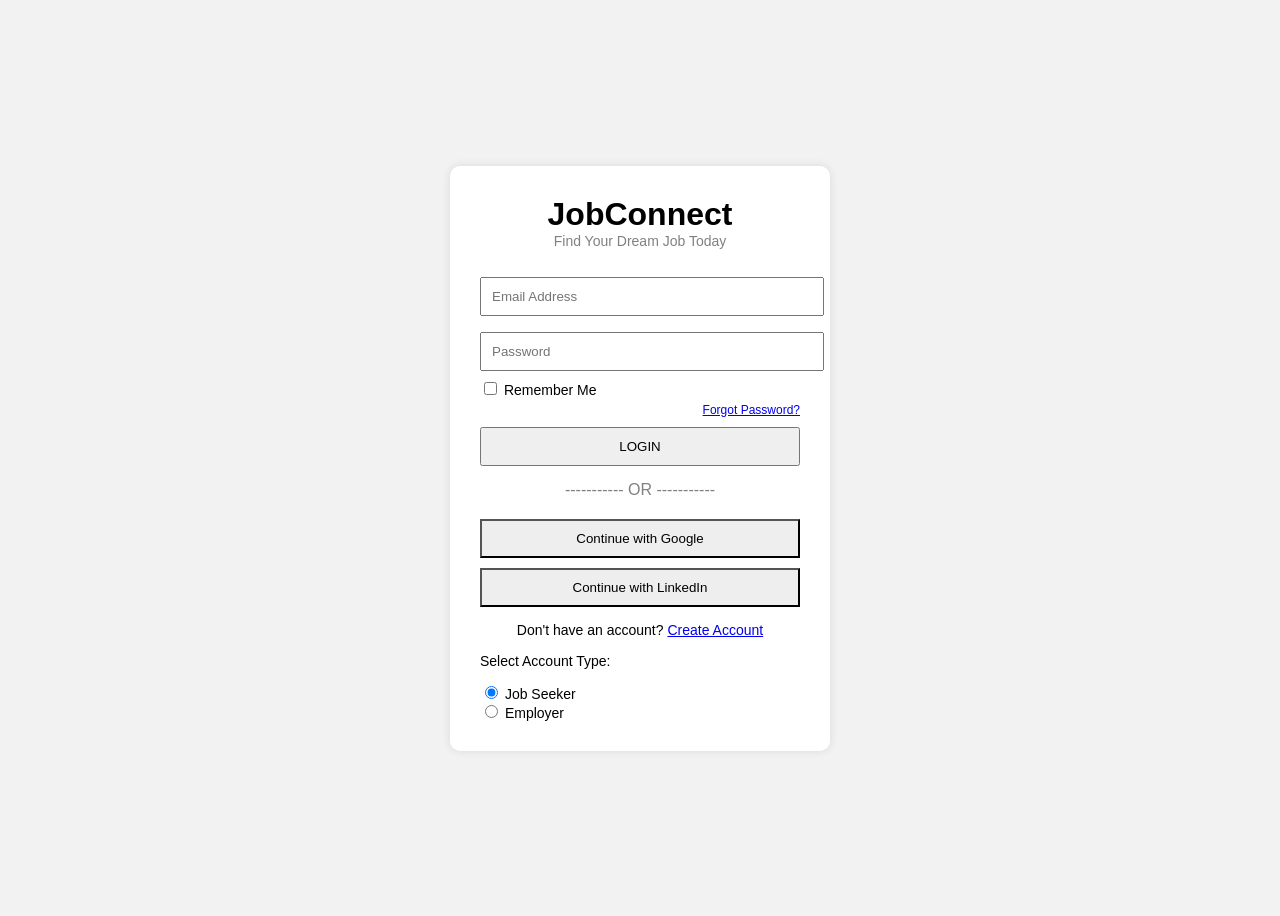
==== index.html @ 6e58d25e "initial commit" ====
<!DOCTYPE html>
<html lang="en">
<head>
    <meta charset="UTF-8">
    <title>hireConnect Login</title>
    <link rel="stylesheet" href="assets/styles.css">
    <link rel="stylesheet" href="assets/scripts.js">
</head>
<body>

<div class="container">

    <h1>JobConnect</h1>
    <div class="subtitle">Find Your Dream Job Today</div>

    <form>

        <input type="email" placeholder="Email Address"><br>

        <input type="password" placeholder="Password"><br>

        <div class="remember">
            <input type="checkbox"> Remember Me
        </div>

        <div class="forgot">
            <a href="#">Forgot Password?</a>
        </div>

        <button type="submit">LOGIN</button>

        <div class="or">----------- OR -----------</div>

        <div class="social">
            <button type="button">Continue with Google</button>
            <button type="button">Continue with LinkedIn</button>
        </div>

        <div class="link">
            Don't have an account? <a href="#">Create Account</a>
        </div>

        <div class="roles">
            <p>Select Account Type:</p>
            <label><input type="radio" name="role" checked> Job Seeker</label><br>
            <label><input type="radio" name="role"> Employer</label>
        </div>

    </form>

</div>

</body>
</html>
---- assets/styles.css ----
body {
            font-family: Arial, sans-serif;
            background: #f2f2f2;
            display: flex;
            justify-content: center;
            align-items: center;
            height: 100vh;
        }

        .container {
            background: white;
            padding: 30px;
            width: 320px;
            text-align: center;
            border-radius: 10px;
            box-shadow: 0 0 10px rgba(0,0,0,0.1);
        }

        h1 {
            margin: 0;
        }

        .subtitle {
            font-size: 14px;
            color: gray;
            margin-bottom: 20px;
        }

        input[type="email"],
        input[type="password"] {
            width: 100%;
            padding: 10px;
            margin: 8px 0;
        }

        .remember {
            text-align: left;
            font-size: 14px;
        }

        .forgot {
            text-align: right;
            font-size: 12px;
            margin-top: 5px;
        }

        button {
            width: 100%;
            padding: 10px;
            margin-top: 10px;
            cursor: pointer;
        }

        .or {
            margin: 15px 0;
            color: gray;
        }

        .social button {
            background: #eee;
            margin: 5px 0;
        }

        .link {
            margin-top: 10px;
            font-size: 14px;
        }

        .roles {
            margin-top: 15px;
            text-align: left;
            font-size: 14px;
        }
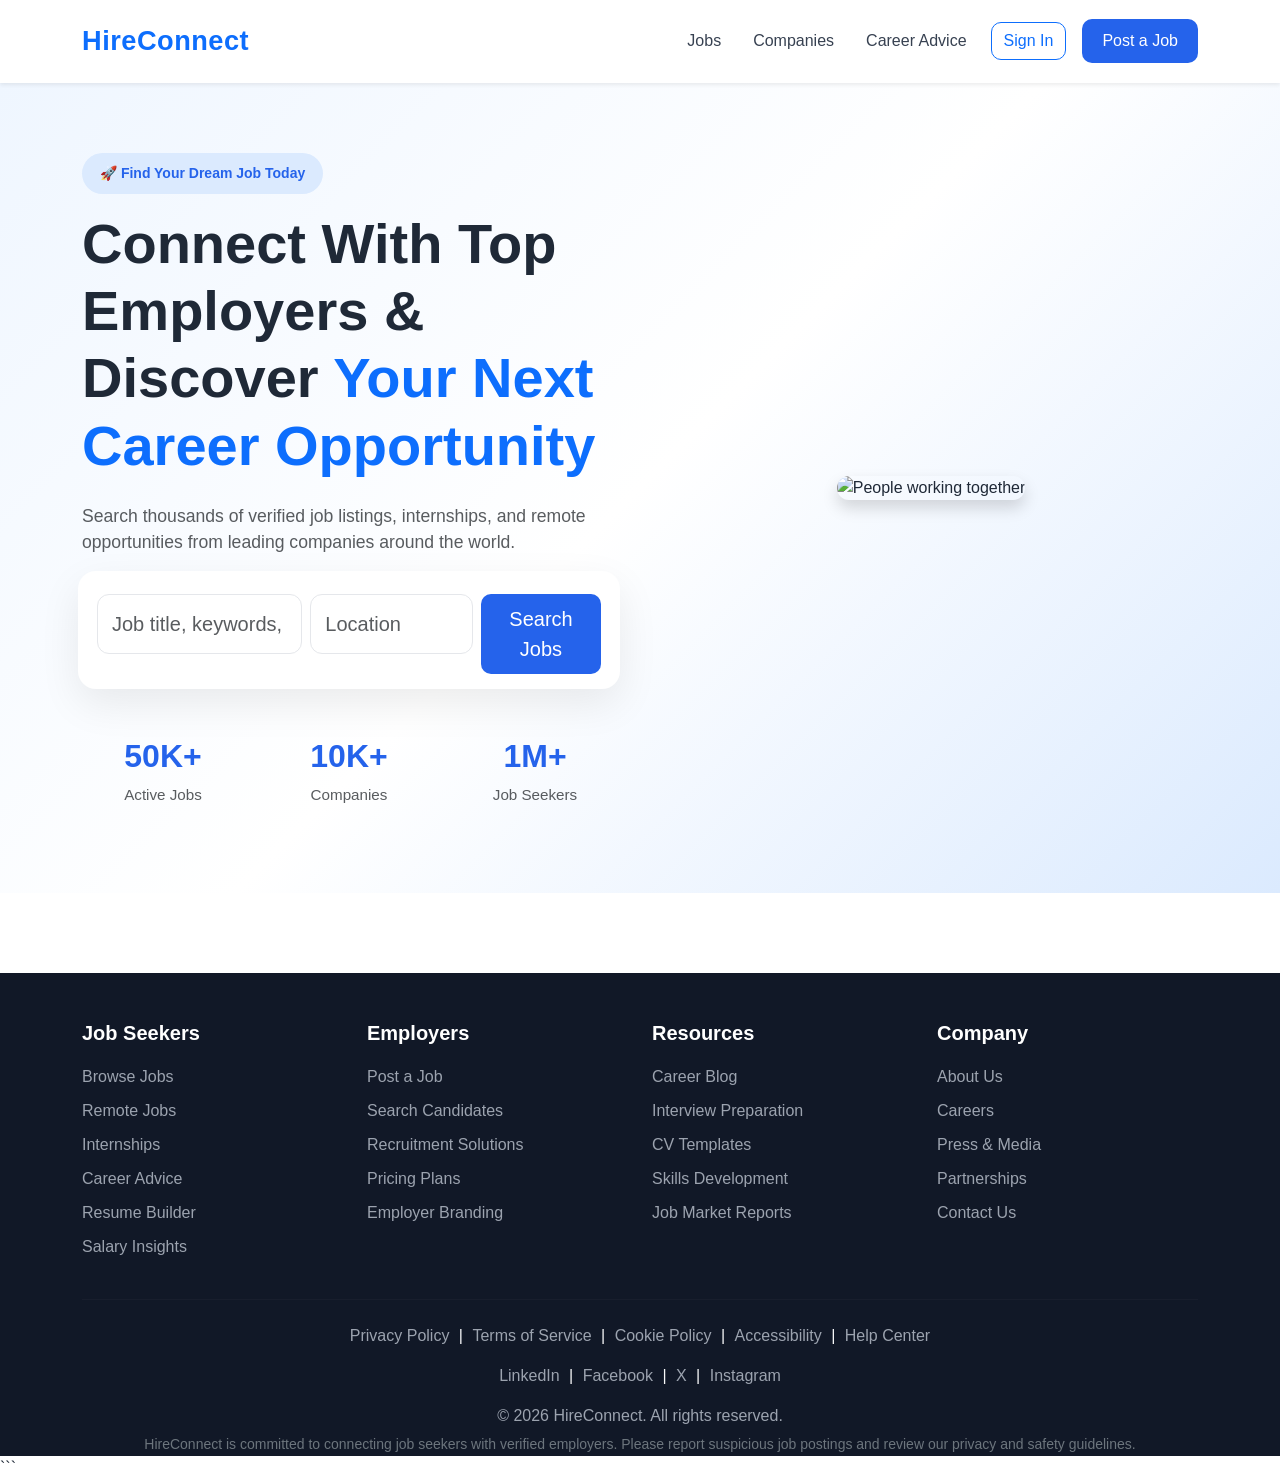
==== commit 41a3c8b4: "initial commit" ====
--- a/index.html
+++ b/index.html
@@ -2,53 +2,245 @@
 <html lang="en">
 <head>
     <meta charset="UTF-8">
-    <title>hireConnect Login</title>
+    <meta name="viewport" content="width=device-width, initial-scale=1.0">
+    <title>HireConnect - Find Your Dream Job</title>
+
+    <link href="https://cdn.jsdelivr.net/npm/bootstrap@5.3.8/dist/css/bootstrap.min.css" rel="stylesheet">
+
     <link rel="stylesheet" href="assets/styles.css">
-    <link rel="stylesheet" href="assets/scripts.js">
 </head>
 <body>
 
-<div class="container">
-
-    <h1>JobConnect</h1>
-    <div class="subtitle">Find Your Dream Job Today</div>
-
-    <form>
-
-        <input type="email" placeholder="Email Address"><br>
-
-        <input type="password" placeholder="Password"><br>
-
-        <div class="remember">
-            <input type="checkbox"> Remember Me
+    <!-- Navigation -->
+    <nav class="navbar navbar-expand-lg navbar-light bg-white shadow-sm">
+        <div class="container">
+            <a class="navbar-brand fw-bold text-primary" href="#">
+                HireConnect
+            </a>
+
+            <button class="navbar-toggler"
+                    type="button"
+                    data-bs-toggle="collapse"
+                    data-bs-target="#navbarNav">
+                <span class="navbar-toggler-icon"></span>
+            </button>
+
+            <div class="collapse navbar-collapse justify-content-end"
+                 id="navbarNav">
+
+                <ul class="navbar-nav align-items-center gap-lg-3">
+                    <li class="nav-item">
+                        <a class="nav-link" href="#">Jobs</a>
+                    </li>
+
+                    <li class="nav-item">
+                        <a class="nav-link" href="#">Companies</a>
+                    </li>
+
+                    <li class="nav-item">
+                        <a class="nav-link" href="#">Career Advice</a>
+                    </li>
+
+                    <li class="nav-item">
+                        <a class="btn btn-outline-primary" href="#">
+                            Sign In
+                        </a>
+                    </li>
+
+                    <li class="nav-item">
+                        <a class="btn btn-primary" href="#">
+                            Post a Job
+                        </a>
+                    </li>
+                </ul>
+
+            </div>
         </div>
-
-        <div class="forgot">
-            <a href="#">Forgot Password?</a>
+    </nav>
+
+    <!-- Hero Section -->
+    <section class="hero py-5">
+        <div class="container">
+
+            <div class="row align-items-center g-5">
+
+                <!-- Hero Content -->
+                <div class="col-lg-6">
+
+                    <span class="hero-badge">
+                        🚀 Find Your Dream Job Today
+                    </span>
+
+                    <h1 class="display-4 fw-bold mt-3">
+                        Connect With Top Employers &
+                        Discover
+                        <span class="text-primary">
+                            Your Next Career Opportunity
+                        </span>
+                    </h1>
+
+                    <p class="lead text-muted my-4">
+                        Search thousands of verified job listings,
+                        internships, and remote opportunities from
+                        leading companies around the world.
+                    </p>
+
+                    <!-- Search Form -->
+                    <form class="row g-2">
+
+                        <div class="col-md-5">
+                            <input
+                                type="text"
+                                class="form-control form-control-lg"
+                                placeholder="Job title, keywords, or company">
+                        </div>
+
+                        <div class="col-md-4">
+                            <input
+                                type="text"
+                                class="form-control form-control-lg"
+                                placeholder="Location">
+                        </div>
+
+                        <div class="col-md-3">
+                            <button
+                                type="submit"
+                                class="btn btn-primary btn-lg w-100">
+                                Search Jobs
+                            </button>
+                        </div>
+
+                    </form>
+
+                    <!-- Stats -->
+                    <div class="row text-center mt-5">
+
+                        <div class="col-4">
+                            <h3 class="fw-bold">50K+</h3>
+                            <p class="text-muted">Active Jobs</p>
+                        </div>
+
+                        <div class="col-4">
+                            <h3 class="fw-bold">10K+</h3>
+                            <p class="text-muted">Companies</p>
+                        </div>
+
+                        <div class="col-4">
+                            <h3 class="fw-bold">1M+</h3>
+                            <p class="text-muted">Job Seekers</p>
+                        </div>
+
+                    </div>
+
+                </div>
+
+                <!-- Hero Image -->
+                <div class="col-lg-6 text-center">
+
+                    <img
+                        src="https://images.unsplash.com/photo-1522202176988-66273c2fd55f?w=1200&q=80"
+                        alt="People working together"
+                        class="img-fluid rounded-4 shadow">
+
+                </div>
+
+            </div>
+
         </div>
-
-        <button type="submit">LOGIN</button>
-
-        <div class="or">----------- OR -----------</div>
-
-        <div class="social">
-            <button type="button">Continue with Google</button>
-            <button type="button">Continue with LinkedIn</button>
+    </section>
+
+    <!-- Footer -->
+    <footer class="footer bg-dark text-light pt-5">
+
+        <div class="container">
+
+            <div class="row gy-4">
+
+                <div class="col-md-3">
+                    <h5>Job Seekers</h5>
+                    <ul class="list-unstyled">
+                        <li><a href="/jobs">Browse Jobs</a></li>
+                        <li><a href="/remote-jobs">Remote Jobs</a></li>
+                        <li><a href="/internships">Internships</a></li>
+                        <li><a href="/career-advice">Career Advice</a></li>
+                        <li><a href="/resume-builder">Resume Builder</a></li>
+                        <li><a href="/salary-insights">Salary Insights</a></li>
+                    </ul>
+                </div>
+
+                <div class="col-md-3">
+                    <h5>Employers</h5>
+                    <ul class="list-unstyled">
+                        <li><a href="/post-job">Post a Job</a></li>
+                        <li><a href="/candidates">Search Candidates</a></li>
+                        <li><a href="/recruitment-solutions">Recruitment Solutions</a></li>
+                        <li><a href="/pricing">Pricing Plans</a></li>
+                        <li><a href="/employer-branding">Employer Branding</a></li>
+                    </ul>
+                </div>
+
+                <div class="col-md-3">
+                    <h5>Resources</h5>
+                    <ul class="list-unstyled">
+                        <li><a href="/blog">Career Blog</a></li>
+                        <li><a href="/interview-prep">Interview Preparation</a></li>
+                        <li><a href="/cv-templates">CV Templates</a></li>
+                        <li><a href="/skills">Skills Development</a></li>
+                        <li><a href="/reports">Job Market Reports</a></li>
+                    </ul>
+                </div>
+
+                <div class="col-md-3">
+                    <h5>Company</h5>
+                    <ul class="list-unstyled">
+                        <li><a href="/about">About Us</a></li>
+                        <li><a href="/careers">Careers</a></li>
+                        <li><a href="/press">Press & Media</a></li>
+                        <li><a href="/partners">Partnerships</a></li>
+                        <li><a href="/contact">Contact Us</a></li>
+                    </ul>
+                </div>
+
+            </div>
+
+            <hr class="my-4">
+
+            <div class="text-center">
+
+                <div class="mb-3">
+                    <a href="/privacy-policy">Privacy Policy</a> |
+                    <a href="/terms">Terms of Service</a> |
+                    <a href="/cookies">Cookie Policy</a> |
+                    <a href="/accessibility">Accessibility</a> |
+                    <a href="/help">Help Center</a>
+                </div>
+
+                <div class="mb-3">
+                    <a href="#">LinkedIn</a> |
+                    <a href="#">Facebook</a> |
+                    <a href="#">X</a> |
+                    <a href="#">Instagram</a>
+                </div>
+
+                <p class="mb-1">
+                    © 2026 HireConnect. All rights reserved.
+                </p>
+
+                <small class="text-secondary">
+                    HireConnect is committed to connecting job seekers with verified employers.
+                    Please report suspicious job postings and review our privacy and safety guidelines.
+                </small>
+
+            </div>
+
         </div>
 
-        <div class="link">
-            Don't have an account? <a href="#">Create Account</a>
-        </div>
-
-        <div class="roles">
-            <p>Select Account Type:</p>
-            <label><input type="radio" name="role" checked> Job Seeker</label><br>
-            <label><input type="radio" name="role"> Employer</label>
-        </div>
-
-    </form>
-
-</div>
+    </footer>
+
+    <script src="https://cdn.jsdelivr.net/npm/bootstrap@5.3.8/dist/js/bootstrap.bundle.min.js"></script>
+
+    <script src="assets/scripts.js"></script>
 
 </body>
-</html>+</html>
+```
--- a/assets/styles.css
+++ b/assets/styles.css
@@ -1,73 +1,286 @@
- body {
-            font-family: Arial, sans-serif;
-            background: #f2f2f2;
-            display: flex;
-            justify-content: center;
-            align-items: center;
-            height: 100vh;
-        }
-
-        .container {
-            background: white;
-            padding: 30px;
-            width: 320px;
-            text-align: center;
-            border-radius: 10px;
-            box-shadow: 0 0 10px rgba(0,0,0,0.1);
-        }
-
-        h1 {
-            margin: 0;
-        }
-
-        .subtitle {
-            font-size: 14px;
-            color: gray;
-            margin-bottom: 20px;
-        }
-
-        input[type="email"],
-        input[type="password"] {
-            width: 100%;
-            padding: 10px;
-            margin: 8px 0;
-        }
-
-        .remember {
-            text-align: left;
-            font-size: 14px;
-        }
-
-        .forgot {
-            text-align: right;
-            font-size: 12px;
-            margin-top: 5px;
-        }
-
-        button {
-            width: 100%;
-            padding: 10px;
-            margin-top: 10px;
-            cursor: pointer;
-        }
-
-        .or {
-            margin: 15px 0;
-            color: gray;
-        }
-
-        .social button {
-            background: #eee;
-            margin: 5px 0;
-        }
-
-        .link {
-            margin-top: 10px;
-            font-size: 14px;
-        }
-
-        .roles {
-            margin-top: 15px;
-            text-align: left;
-            font-size: 14px;
-        }+/* =========================
+GLOBAL STYLES
+========================= */
+
+* {
+    margin: 0;
+    padding: 0;
+    box-sizing: border-box;
+}
+
+body {
+    font-family: "Segoe UI", sans-serif;
+    color: #1f2937;
+    background-color: #ffffff;
+    overflow-x: hidden;
+}
+
+a {
+    text-decoration: none;
+    transition: all 0.3s ease;
+}
+
+ul {
+    padding-left: 0;
+}
+
+/* =========================
+NAVBAR
+========================= */
+
+.navbar {
+    padding: 1rem 0;
+    background: #fff !important;
+}
+
+.navbar-brand {
+    font-size: 1.7rem;
+    letter-spacing: 0.5px;
+}
+
+.nav-link {
+    color: #374151 !important;
+    font-weight: 500;
+}
+
+.nav-link:hover {
+    color: #2563eb !important;
+}
+
+.btn-primary {
+    background: #2563eb;
+    border: none;
+    padding: 10px 20px;
+    border-radius: 10px;
+}
+
+.btn-primary:hover {
+    background: #1d4ed8;
+}
+
+.btn-outline-primary {
+    border-radius: 10px;
+}
+
+/* =========================
+HERO SECTION
+========================= */
+
+.hero {
+    min-height: 90vh;
+    display: flex;
+    align-items: center;
+    background: linear-gradient(
+        135deg,
+        #eff6ff 0%,
+        #ffffff 50%,
+        #dbeafe 100%
+    );
+}
+
+.hero-badge {
+    display: inline-block;
+    padding: 10px 18px;
+    background: #dbeafe;
+    color: #2563eb;
+    border-radius: 30px;
+    font-weight: 600;
+    font-size: 14px;
+}
+
+.hero h1 {
+    font-size: 3.5rem;
+    line-height: 1.2;
+}
+
+.hero p {
+    font-size: 1.1rem;
+}
+
+.hero img {
+    max-height: 550px;
+    object-fit: cover;
+    border-radius: 24px;
+    transition: transform 0.4s ease;
+}
+
+.hero img:hover {
+    transform: scale(1.03);
+}
+
+/* =========================
+SEARCH FORM
+========================= */
+
+form.row {
+    background: #fff;
+    padding: 15px;
+    border-radius: 18px;
+    box-shadow: 0 15px 40px rgba(0,0,0,0.08);
+}
+
+.form-control {
+    border: 1px solid #e5e7eb;
+    border-radius: 12px;
+    padding: 14px;
+}
+
+.form-control:focus {
+    box-shadow: none;
+    border-color: #2563eb;
+}
+
+/* =========================
+STATS
+========================= */
+
+.hero .row.text-center {
+    margin-top: 50px;
+}
+
+.hero .row.text-center h3 {
+    color: #2563eb;
+    font-size: 2rem;
+}
+
+.hero .row.text-center p {
+    font-size: 0.95rem;
+}
+
+/* =========================
+FOOTER
+========================= */
+
+.footer {
+    background: #111827 !important;
+    margin-top: 80px;
+}
+
+.footer h5 {
+    color: #fff;
+    margin-bottom: 20px;
+    font-weight: 600;
+}
+
+.footer ul li {
+    margin-bottom: 10px;
+}
+
+.footer ul li a {
+    color: #9ca3af;
+}
+
+.footer ul li a:hover {
+    color: #60a5fa;
+    padding-left: 5px;
+}
+
+.footer hr {
+    border-color: rgba(255,255,255,0.1);
+}
+
+.footer .text-center a {
+    color: #9ca3af;
+    margin: 0 5px;
+}
+
+.footer .text-center a:hover {
+    color: #60a5fa;
+}
+
+.footer p,
+.footer small {
+    color: #9ca3af;
+}
+
+/* =========================
+ANIMATIONS
+========================= */
+
+.hero-content {
+    animation: slideInLeft 0.8s ease;
+}
+
+.hero img {
+    animation: slideInRight 0.8s ease;
+}
+
+@keyframes slideInLeft {
+    from {
+        opacity: 0;
+        transform: translateX(-40px);
+    }
+
+    to {
+        opacity: 1;
+        transform: translateX(0);
+    }
+}
+
+@keyframes slideInRight {
+    from {
+        opacity: 0;
+        transform: translateX(40px);
+    }
+
+    to {
+        opacity: 1;
+        transform: translateX(0);
+    }
+}
+
+/* =========================
+RESPONSIVE
+========================= */
+
+@media (max-width: 992px) {
+
+    .hero {
+        text-align: center;
+        padding: 50px 0;
+    }
+
+    .hero h1 {
+        font-size: 2.8rem;
+    }
+
+    .hero img {
+        margin-top: 30px;
+    }
+}
+
+@media (max-width: 768px) {
+
+    .hero h1 {
+        font-size: 2.2rem;
+    }
+
+    .hero p {
+        font-size: 1rem;
+    }
+
+    form.row {
+        padding: 10px;
+    }
+
+    .navbar-nav {
+        margin-top: 15px;
+        gap: 10px;
+    }
+}
+
+@media (max-width: 576px) {
+
+    .hero h1 {
+        font-size: 1.9rem;
+    }
+
+    .hero-badge {
+        font-size: 12px;
+    }
+
+    .hero .row.text-center h3 {
+        font-size: 1.5rem;
+    }
+}
+
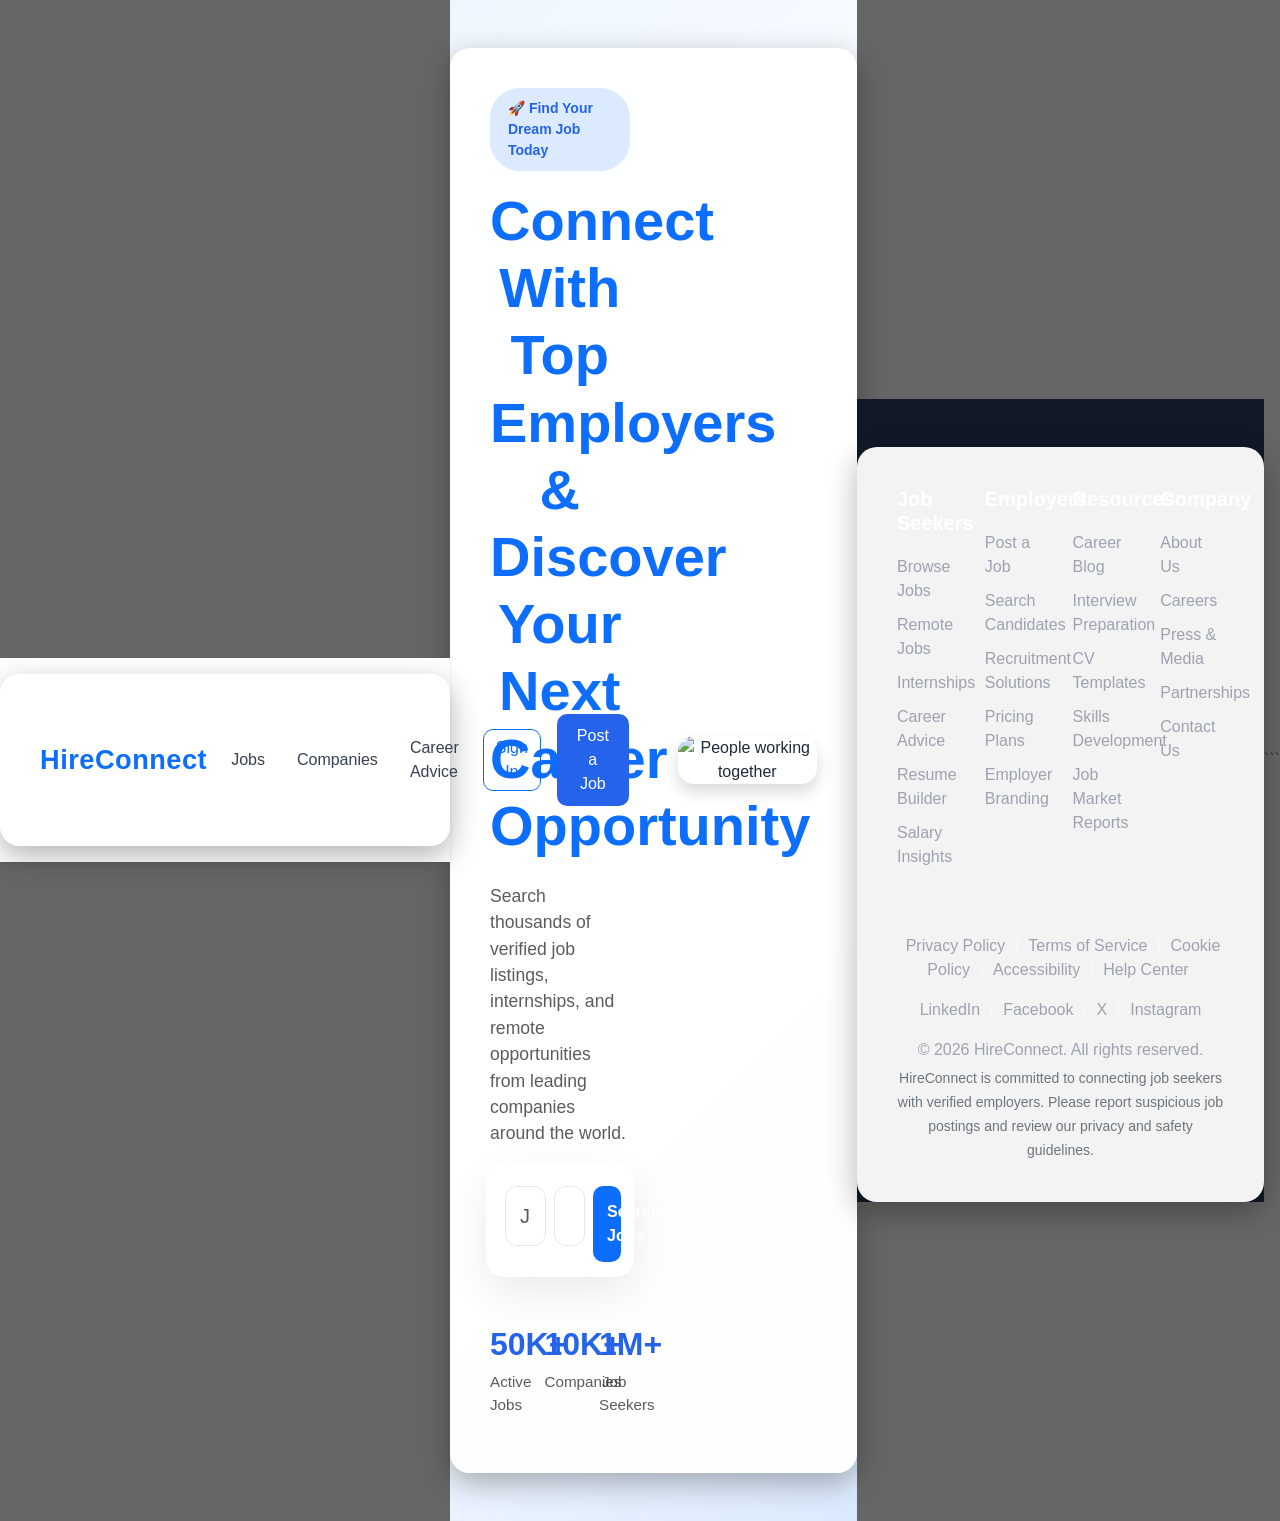
==== commit 16924c44: "initial commit" ====
--- a/index.html
+++ b/index.html
@@ -42,7 +42,7 @@
                     </li>
 
                     <li class="nav-item">
-                        <a class="btn btn-outline-primary" href="#">
+                        <a class="btn btn-outline-primary" href="login.html">
                             Sign In
                         </a>
                     </li>
--- a/assets/styles.css
+++ b/assets/styles.css
@@ -284,3 +284,161 @@
     }
 }
 
+* {
+    margin: 0;
+    padding: 0;
+    box-sizing: border-box;
+    font-family: "Segoe UI", sans-serif;
+}
+
+body {
+    min-height: 100vh;
+    display: flex;
+    justify-content: center;
+    align-items: center;
+
+    background: linear-gradient(
+        rgba(0, 0, 0, 0.6),
+        rgba(0, 0, 0, 0.6)
+    ),
+    url("https://images.unsplash.com/photo-1521791136064-7986c2920216?w=1600")
+    center/cover no-repeat;
+}
+
+.container {
+    width: 100%;
+    max-width: 450px;
+    background: rgba(255, 255, 255, 0.95);
+    padding: 40px;
+    border-radius: 20px;
+    box-shadow: 0 10px 30px rgba(0,0,0,0.3);
+}
+
+h1 {
+    text-align: center;
+    color: #0d6efd;
+    font-weight: bold;
+    margin-bottom: 10px;
+}
+
+.subtitle {
+    text-align: center;
+    color: #666;
+    margin-bottom: 30px;
+}
+
+form input[type="email"],
+form input[type="password"] {
+    width: 100%;
+    padding: 14px;
+    margin-bottom: 15px;
+    border: 1px solid #ddd;
+    border-radius: 10px;
+    outline: none;
+    transition: 0.3s;
+}
+
+form input[type="email"]:focus,
+form input[type="password"]:focus {
+    border-color: #0d6efd;
+    box-shadow: 0 0 8px rgba(13, 110, 253, 0.3);
+}
+
+.remember {
+    margin-bottom: 10px;
+    color: #555;
+}
+
+.forgot {
+    text-align: right;
+    margin-bottom: 20px;
+}
+
+.forgot a {
+    text-decoration: none;
+    color: #0d6efd;
+    font-size: 14px;
+}
+
+button[type="submit"] {
+    width: 100%;
+    padding: 14px;
+    background: #0d6efd;
+    color: white;
+    border: none;
+    border-radius: 10px;
+    font-size: 16px;
+    font-weight: bold;
+    cursor: pointer;
+    transition: 0.3s;
+}
+
+button[type="submit"]:hover {
+    background: #0b5ed7;
+    transform: translateY(-2px);
+}
+
+.or {
+    text-align: center;
+    margin: 20px 0;
+    color: #777;
+    font-size: 14px;
+}
+
+.social {
+    display: flex;
+    flex-direction: column;
+    gap: 10px;
+}
+
+.social button {
+    padding: 12px;
+    border: 1px solid #ddd;
+    background: white;
+    border-radius: 10px;
+    cursor: pointer;
+    font-weight: 600;
+    transition: 0.3s;
+}
+
+.social button:hover {
+    background: #f5f5f5;
+}
+
+.link {
+    text-align: center;
+    margin-top: 20px;
+}
+
+.link a {
+    color: #0d6efd;
+    text-decoration: none;
+    font-weight: bold;
+}
+
+.roles {
+    margin-top: 25px;
+    padding-top: 15px;
+    border-top: 1px solid #ddd;
+}
+
+.roles p {
+    font-weight: bold;
+    margin-bottom: 10px;
+}
+
+.roles label {
+    color: #555;
+    cursor: pointer;
+}
+
+.roles input[type="radio"] {
+    margin-right: 8px;
+}
+
+@media (max-width: 500px) {
+    .container {
+        margin: 20px;
+        padding: 25px;
+    }
+}
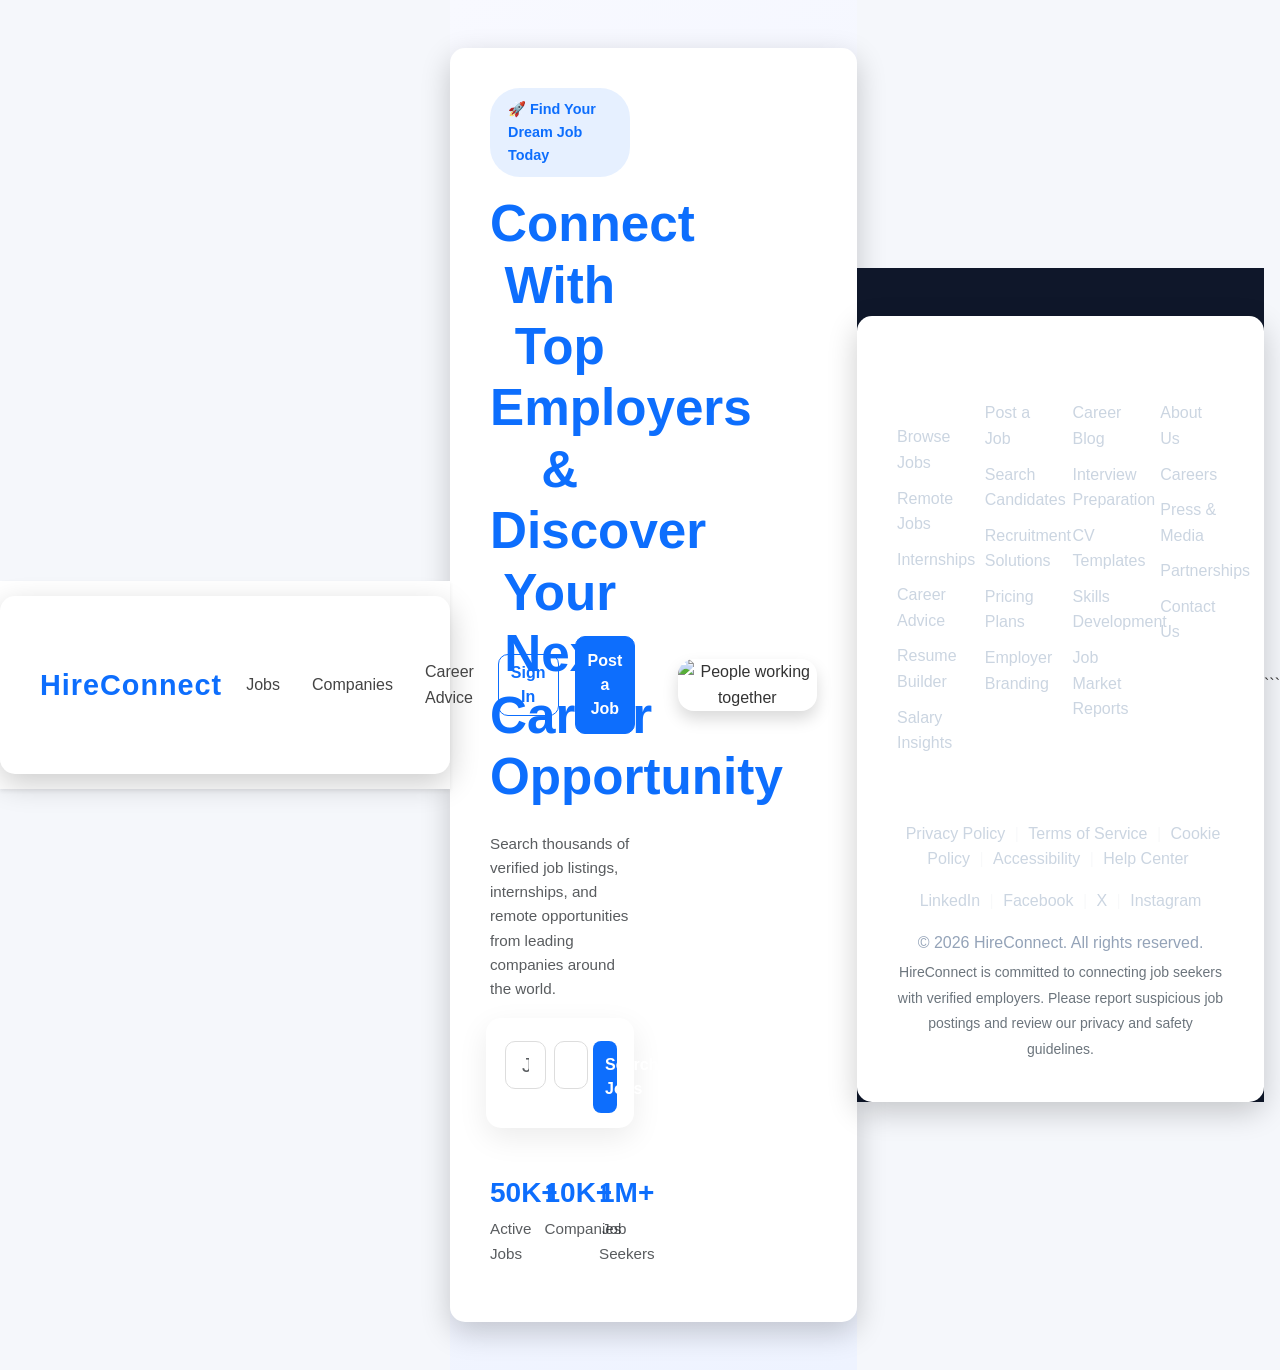
==== commit 56f6dac5: "initial commit" ====
--- a/index.html
+++ b/index.html
@@ -30,7 +30,7 @@
 
                 <ul class="navbar-nav align-items-center gap-lg-3">
                     <li class="nav-item">
-                        <a class="nav-link" href="#">Jobs</a>
+                        <a class="nav-link" href="jobs.html">Jobs</a>
                     </li>
 
                     <li class="nav-item">
--- a/assets/styles.css
+++ b/assets/styles.css
@@ -1,444 +1,589 @@
-/* =========================
-GLOBAL STYLES
-========================= */
-
-* {
+/* Reset */
+*{
     margin: 0;
     padding: 0;
     box-sizing: border-box;
 }
 
-body {
-    font-family: "Segoe UI", sans-serif;
-    color: #1f2937;
-    background-color: #ffffff;
-    overflow-x: hidden;
-}
-
-a {
+/* Body */
+body{
+    font-family: Arial, sans-serif;
+    background: linear-gradient(135deg, #0d6efd, #6f42c1);
+    display: flex;
+    justify-content: center;
+    align-items: center;
+    min-height: 100vh;
+}
+
+/* Container */
+.container{
+    background: #fff;
+    padding: 40px;
+    width: 100%;
+    max-width: 450px;
+    border-radius: 15px;
+    box-shadow: 0 10px 30px rgba(0,0,0,0.2);
+}
+
+/* Heading */
+h1{
+    text-align: center;
+    color: #0d6efd;
+    margin-bottom: 10px;
+}
+
+.subtitle{
+    text-align: center;
+    color: #666;
+    margin-bottom: 25px;
+}
+
+/* Inputs */
+input[type="email"],
+input[type="password"]{
+    width: 100%;
+    padding: 12px;
+    margin-bottom: 15px;
+    border: 1px solid #ddd;
+    border-radius: 8px;
+    font-size: 16px;
+}
+
+input[type="email"]:focus,
+input[type="password"]:focus{
+    outline: none;
+    border-color: #0d6efd;
+}
+
+/* Remember & Forgot */
+.remember{
+    margin-bottom: 10px;
+}
+
+.forgot{
+    text-align: right;
+    margin-bottom: 20px;
+}
+
+.forgot a{
     text-decoration: none;
-    transition: all 0.3s ease;
-}
-
-ul {
-    padding-left: 0;
-}
-
-/* =========================
-NAVBAR
-========================= */
-
-.navbar {
-    padding: 1rem 0;
-    background: #fff !important;
-}
-
-.navbar-brand {
-    font-size: 1.7rem;
-    letter-spacing: 0.5px;
-}
-
-.nav-link {
-    color: #374151 !important;
+    color: #0d6efd;
+}
+
+.forgot a:hover{
+    text-decoration: underline;
+}
+
+/* Login Button */
+button[type="submit"]{
+    width: 100%;
+    padding: 12px;
+    border: none;
+    background: #0d6efd;
+    color: white;
+    font-size: 16px;
+    border-radius: 8px;
+    cursor: pointer;
+    transition: 0.3s;
+}
+
+button[type="submit"]:hover{
+    background: #0b5ed7;
+}
+
+/* OR Section */
+.or{
+    text-align: center;
+    margin: 20px 0;
+    color: #777;
+}
+
+/* Social Buttons */
+.social{
+    display: flex;
+    flex-direction: column;
+    gap: 10px;
+}
+
+.social button{
+    padding: 12px;
+    border: 1px solid #ddd;
+    background: #fff;
+    border-radius: 8px;
+    cursor: pointer;
+    transition: 0.3s;
+}
+
+.social button:hover{
+    background: #f8f9fa;
+}
+
+/* Sign Up Link */
+.link{
+    text-align: center;
+    margin-top: 20px;
+}
+
+.link a{
+    color: #0d6efd;
+    text-decoration: none;
+    font-weight: bold;
+}
+
+.link a:hover{
+    text-decoration: underline;
+}
+
+/* Roles */
+.roles{
+    margin-top: 25px;
+    text-align: center;
+}
+
+.roles p{
+    font-weight: bold;
+    margin-bottom: 10px;
+}
+
+.roles label{
+    cursor: pointer;
+}
+
+/* Responsive */
+@media (max-width: 500px){
+    .container{
+        margin: 15px;
+        padding: 25px;
+    }
+}
+
+/* Google Font */
+@import url('https://fonts.googleapis.com/css2?family=Poppins:wght@300;400;500;600;700;800&display=swap');
+
+*{
+    margin: 0;
+    padding: 0;
+    box-sizing: border-box;
+}
+
+body{
+    font-family: 'Poppins', sans-serif;
+    background: #f8f9fc;
+    color: #333;
+    line-height: 1.6;
+}
+
+/* Navigation */
+.navbar{
+    padding: 15px 0;
+    transition: 0.3s;
+}
+
+.navbar-brand{
+    font-size: 1.8rem;
+    letter-spacing: 1px;
+}
+
+.nav-link{
     font-weight: 500;
-}
-
-.nav-link:hover {
-    color: #2563eb !important;
-}
-
-.btn-primary {
-    background: #2563eb;
-    border: none;
-    padding: 10px 20px;
+    color: #444 !important;
+    transition: 0.3s;
+}
+
+.nav-link:hover{
+    color: #0d6efd !important;
+}
+
+.btn{
     border-radius: 10px;
-}
-
-.btn-primary:hover {
-    background: #1d4ed8;
-}
-
-.btn-outline-primary {
-    border-radius: 10px;
-}
-
-/* =========================
-HERO SECTION
-========================= */
-
-.hero {
+    font-weight: 600;
+}
+
+/* Hero Section */
+.hero{
     min-height: 90vh;
     display: flex;
     align-items: center;
     background: linear-gradient(
         135deg,
-        #eff6ff 0%,
-        #ffffff 50%,
-        #dbeafe 100%
+        #f8f9ff 0%,
+        #eef3ff 100%
     );
 }
 
-.hero-badge {
+.hero-badge{
     display: inline-block;
+    background: rgba(13,110,253,0.1);
+    color: #0d6efd;
     padding: 10px 18px;
-    background: #dbeafe;
-    color: #2563eb;
     border-radius: 30px;
     font-weight: 600;
-    font-size: 14px;
-}
-
-.hero h1 {
-    font-size: 3.5rem;
+    font-size: 0.9rem;
+}
+
+.hero h1{
+    font-size: 3.2rem;
     line-height: 1.2;
 }
 
-.hero p {
-    font-size: 1.1rem;
-}
-
-.hero img {
+.hero p{
+    font-size: 1.15rem;
+}
+
+/* Search Form */
+.hero form{
+    background: white;
+    padding: 15px;
+    border-radius: 15px;
+    box-shadow: 0 10px 30px rgba(0,0,0,0.08);
+}
+
+.form-control{
+    border-radius: 10px;
+    border: 1px solid #ddd;
+}
+
+.form-control:focus{
+    border-color: #0d6efd;
+    box-shadow: 0 0 0 0.15rem rgba(13,110,253,.15);
+}
+
+.btn-primary{
+    border-radius: 10px;
+    padding: 12px;
+}
+
+/* Statistics */
+.hero .row.text-center{
+    margin-top: 60px;
+}
+
+.hero h3{
+    color: #0d6efd;
+    font-weight: 700;
+}
+
+.hero .text-muted{
+    font-size: 0.95rem;
+}
+
+/* Hero Image */
+.hero img{
     max-height: 550px;
     object-fit: cover;
-    border-radius: 24px;
     transition: transform 0.4s ease;
 }
 
-.hero img:hover {
+.hero img:hover{
     transform: scale(1.03);
 }
 
+/* Footer */
+.footer{
+    background: #0f172a !important;
+}
+
+.footer h5{
+    color: white;
+    margin-bottom: 20px;
+    font-weight: 600;
+}
+
+.footer ul li{
+    margin-bottom: 10px;
+}
+
+.footer a{
+    color: #cbd5e1;
+    text-decoration: none;
+    transition: 0.3s;
+}
+
+.footer a:hover{
+    color: #60a5fa;
+    padding-left: 4px;
+}
+
+.footer hr{
+    border-color: rgba(255,255,255,0.15);
+}
+
+.footer p,
+.footer small{
+    color: #94a3b8;
+}
+
+/* Footer Social Links */
+.footer .mb-3 a{
+    margin: 0 5px;
+}
+
+/* Hover Effects */
+.btn-primary:hover{
+    transform: translateY(-2px);
+    box-shadow: 0 8px 20px rgba(13,110,253,0.25);
+}
+
+.btn-outline-primary:hover{
+    transform: translateY(-2px);
+}
+
+/* Responsive Design */
+@media (max-width: 992px){
+
+    .hero{
+        text-align: center;
+        padding-top: 40px;
+    }
+
+    .hero h1{
+        font-size: 2.5rem;
+    }
+
+    .hero img{
+        margin-top: 30px;
+    }
+}
+
+@media (max-width: 768px){
+
+    .hero h1{
+        font-size: 2rem;
+    }
+
+    .hero p{
+        font-size: 1rem;
+    }
+
+    .hero form{
+        padding: 20px;
+    }
+
+    .navbar-brand{
+        font-size: 1.5rem;
+    }
+}
+
+@media (max-width: 576px){
+
+    .hero h1{
+        font-size: 1.7rem;
+    }
+
+    .hero-badge{
+        font-size: 0.8rem;
+    }
+
+    .footer{
+        text-align: center;
+    }
+}   
 /* =========================
-SEARCH FORM
+   JOBS PAGE STYLING
 ========================= */
 
-form.row {
+.jobs-header{
+    background: linear-gradient(135deg, #0d6efd, #4f46e5);
+    padding: 80px 0;
+    color: white;
+    text-align: center;
+}
+
+.jobs-header h1{
+    font-size: 3.5rem;
+    font-weight: 800;
+    margin-bottom: 15px;
+}
+
+.jobs-header p{
+    font-size: 1.2rem;
+    opacity: 0.9;
+}
+
+/* Search Card */
+.search-card{
+    margin-top: -40px;
+    position: relative;
+    z-index: 10;
+}
+
+.search-card .card{
+    border: none;
+    border-radius: 20px;
+    padding: 25px;
+    box-shadow: 0 15px 40px rgba(0,0,0,0.12);
+}
+
+.search-card .form-control{
+    height: 55px;
+    border-radius: 12px;
+    border: 1px solid #ddd;
+}
+
+.search-card .btn{
+    height: 55px;
+    border-radius: 12px;
+    font-weight: 600;
+}
+
+/* Jobs Section */
+body{
+    background: #f5f7fb;
+}
+
+.job-card{
     background: #fff;
-    padding: 15px;
-    border-radius: 18px;
-    box-shadow: 0 15px 40px rgba(0,0,0,0.08);
-}
-
-.form-control {
-    border: 1px solid #e5e7eb;
+    border-radius: 20px;
+    padding: 25px;
+    margin-bottom: 25px;
+    display: flex;
+    justify-content: space-between;
+    align-items: center;
+    border-left: 6px solid #0d6efd;
+    box-shadow: 0 8px 25px rgba(0,0,0,0.08);
+    transition: all 0.3s ease;
+}
+
+.job-card:hover{
+    transform: translateY(-8px);
+    box-shadow: 0 15px 35px rgba(0,0,0,0.12);
+}
+
+/* Job Content */
+.job-card h4{
+    color: #0d6efd;
+    font-weight: 700;
+    margin-bottom: 10px;
+}
+
+.company{
+    font-size: 1.1rem;
+    font-weight: 600;
+    color: #444;
+}
+
+.job-meta{
+    display: flex;
+    gap: 15px;
+    flex-wrap: wrap;
+    margin-top: 10px;
+}
+
+.job-meta span{
+    background: #eef4ff;
+    color: #0d6efd;
+    padding: 6px 14px;
+    border-radius: 30px;
+    font-size: 0.9rem;
+    font-weight: 500;
+}
+
+/* Salary */
+.salary{
+    color: #16a34a;
+    font-weight: 700;
+    margin-top: 10px;
+    font-size: 1rem;
+}
+
+/* Apply Button */
+.apply-btn{
+    padding: 12px 30px;
     border-radius: 12px;
-    padding: 14px;
-}
-
-.form-control:focus {
-    box-shadow: none;
-    border-color: #2563eb;
-}
-
-/* =========================
-STATS
-========================= */
-
-.hero .row.text-center {
-    margin-top: 50px;
-}
-
-.hero .row.text-center h3 {
-    color: #2563eb;
-    font-size: 2rem;
-}
-
-.hero .row.text-center p {
-    font-size: 0.95rem;
-}
-
-/* =========================
-FOOTER
-========================= */
-
-.footer {
-    background: #111827 !important;
-    margin-top: 80px;
-}
-
-.footer h5 {
-    color: #fff;
-    margin-bottom: 20px;
-    font-weight: 600;
-}
-
-.footer ul li {
-    margin-bottom: 10px;
-}
-
-.footer ul li a {
-    color: #9ca3af;
-}
-
-.footer ul li a:hover {
-    color: #60a5fa;
-    padding-left: 5px;
-}
-
-.footer hr {
-    border-color: rgba(255,255,255,0.1);
-}
-
-.footer .text-center a {
-    color: #9ca3af;
-    margin: 0 5px;
-}
-
-.footer .text-center a:hover {
-    color: #60a5fa;
-}
-
-.footer p,
-.footer small {
-    color: #9ca3af;
-}
-
-/* =========================
-ANIMATIONS
-========================= */
-
-.hero-content {
-    animation: slideInLeft 0.8s ease;
-}
-
-.hero img {
-    animation: slideInRight 0.8s ease;
-}
-
-@keyframes slideInLeft {
-    from {
-        opacity: 0;
-        transform: translateX(-40px);
-    }
-
-    to {
-        opacity: 1;
-        transform: translateX(0);
-    }
-}
-
-@keyframes slideInRight {
-    from {
-        opacity: 0;
-        transform: translateX(40px);
-    }
-
-    to {
-        opacity: 1;
-        transform: translateX(0);
-    }
-}
-
-/* =========================
-RESPONSIVE
-========================= */
-
-@media (max-width: 992px) {
-
-    .hero {
-        text-align: center;
-        padding: 50px 0;
-    }
-
-    .hero h1 {
-        font-size: 2.8rem;
-    }
-
-    .hero img {
-        margin-top: 30px;
-    }
-}
-
-@media (max-width: 768px) {
-
-    .hero h1 {
-        font-size: 2.2rem;
-    }
-
-    .hero p {
-        font-size: 1rem;
-    }
-
-    form.row {
-        padding: 10px;
-    }
-
-    .navbar-nav {
-        margin-top: 15px;
-        gap: 10px;
-    }
-}
-
-@media (max-width: 576px) {
-
-    .hero h1 {
-        font-size: 1.9rem;
-    }
-
-    .hero-badge {
-        font-size: 12px;
-    }
-
-    .hero .row.text-center h3 {
-        font-size: 1.5rem;
-    }
-}
-
-* {
-    margin: 0;
-    padding: 0;
-    box-sizing: border-box;
-    font-family: "Segoe UI", sans-serif;
-}
-
-body {
-    min-height: 100vh;
-    display: flex;
-    justify-content: center;
-    align-items: center;
-
-    background: linear-gradient(
-        rgba(0, 0, 0, 0.6),
-        rgba(0, 0, 0, 0.6)
-    ),
-    url("https://images.unsplash.com/photo-1521791136064-7986c2920216?w=1600")
-    center/cover no-repeat;
-}
-
-.container {
-    width: 100%;
-    max-width: 450px;
-    background: rgba(255, 255, 255, 0.95);
-    padding: 40px;
+    font-weight: 600;
+    transition: 0.3s;
+}
+
+.apply-btn:hover{
+    transform: scale(1.05);
+}
+
+/* Job Count */
+.job-count{
+    margin: 40px 0 20px;
+    font-weight: 600;
+    color: #555;
+}
+
+/* Featured Badge */
+.badge-featured{
+    background: #ffc107;
+    color: #000;
+    padding: 6px 12px;
     border-radius: 20px;
-    box-shadow: 0 10px 30px rgba(0,0,0,0.3);
-}
-
-h1 {
-    text-align: center;
-    color: #0d6efd;
-    font-weight: bold;
-    margin-bottom: 10px;
-}
-
-.subtitle {
-    text-align: center;
-    color: #666;
+    font-size: 0.8rem;
+    font-weight: 600;
+    margin-left: 10px;
+}
+
+/* Filters */
+.filters{
+    background: white;
+    padding: 20px;
+    border-radius: 20px;
+    box-shadow: 0 5px 20px rgba(0,0,0,0.08);
     margin-bottom: 30px;
 }
 
-form input[type="email"],
-form input[type="password"] {
-    width: 100%;
-    padding: 14px;
+.filters h5{
     margin-bottom: 15px;
-    border: 1px solid #ddd;
-    border-radius: 10px;
-    outline: none;
-    transition: 0.3s;
-}
-
-form input[type="email"]:focus,
-form input[type="password"]:focus {
-    border-color: #0d6efd;
-    box-shadow: 0 0 8px rgba(13, 110, 253, 0.3);
-}
-
-.remember {
+    font-weight: 700;
+}
+
+.filters label{
+    display: block;
     margin-bottom: 10px;
     color: #555;
 }
 
-.forgot {
-    text-align: right;
-    margin-bottom: 20px;
-}
-
-.forgot a {
+/* Pagination */
+.pagination .page-link{
+    border-radius: 10px;
+    margin: 0 5px;
+    border: none;
+    color: #0d6efd;
+}
+
+.pagination .active .page-link{
+    background: #0d6efd;
+}
+
+/* Footer */
+.jobs-footer{
+    background: #0f172a;
+    color: white;
+    padding: 40px 0;
+    margin-top: 80px;
+    text-align: center;
+}
+
+.jobs-footer a{
+    color: #cbd5e1;
     text-decoration: none;
-    color: #0d6efd;
-    font-size: 14px;
-}
-
-button[type="submit"] {
-    width: 100%;
-    padding: 14px;
-    background: #0d6efd;
+}
+
+.jobs-footer a:hover{
     color: white;
-    border: none;
-    border-radius: 10px;
-    font-size: 16px;
-    font-weight: bold;
-    cursor: pointer;
-    transition: 0.3s;
-}
-
-button[type="submit"]:hover {
-    background: #0b5ed7;
-    transform: translateY(-2px);
-}
-
-.or {
-    text-align: center;
-    margin: 20px 0;
-    color: #777;
-    font-size: 14px;
-}
-
-.social {
-    display: flex;
-    flex-direction: column;
-    gap: 10px;
-}
-
-.social button {
-    padding: 12px;
-    border: 1px solid #ddd;
-    background: white;
-    border-radius: 10px;
-    cursor: pointer;
-    font-weight: 600;
-    transition: 0.3s;
-}
-
-.social button:hover {
-    background: #f5f5f5;
-}
-
-.link {
-    text-align: center;
-    margin-top: 20px;
-}
-
-.link a {
-    color: #0d6efd;
-    text-decoration: none;
-    font-weight: bold;
-}
-
-.roles {
-    margin-top: 25px;
-    padding-top: 15px;
-    border-top: 1px solid #ddd;
-}
-
-.roles p {
-    font-weight: bold;
-    margin-bottom: 10px;
-}
-
-.roles label {
-    color: #555;
-    cursor: pointer;
-}
-
-.roles input[type="radio"] {
-    margin-right: 8px;
-}
-
-@media (max-width: 500px) {
-    .container {
-        margin: 20px;
-        padding: 25px;
+}
+
+/* Responsive */
+@media (max-width: 768px){
+
+    .jobs-header h1{
+        font-size: 2.3rem;
+    }
+
+    .job-card{
+        flex-direction: column;
+        text-align: center;
+        gap: 20px;
+    }
+
+    .job-meta{
+        justify-content: center;
+    }
+
+    .apply-btn{
+        width: 100%;
     }
 }
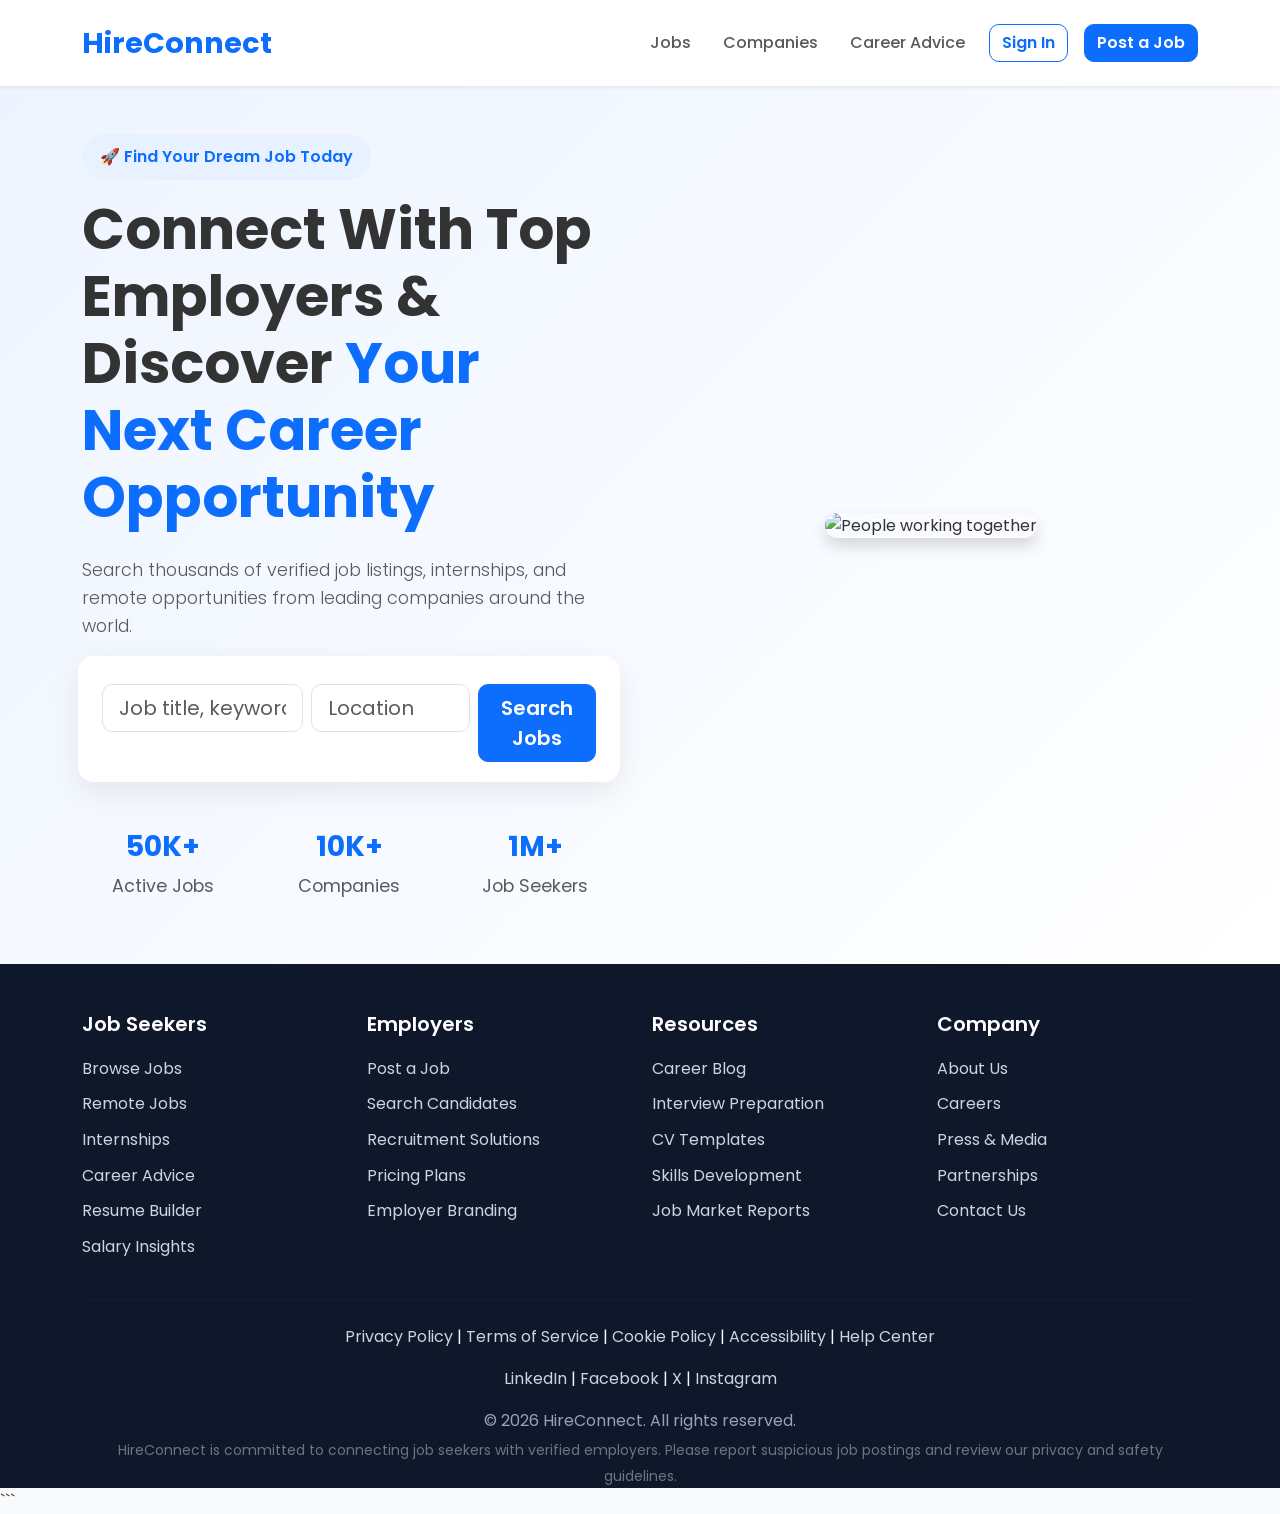
==== commit f0d9db9e: "initial commit" ====
--- a/index.html
+++ b/index.html
@@ -5,9 +5,9 @@
     <meta name="viewport" content="width=device-width, initial-scale=1.0">
     <title>HireConnect - Find Your Dream Job</title>
 
-    <link href="https://cdn.jsdelivr.net/npm/bootstrap@5.3.8/dist/css/bootstrap.min.css" rel="stylesheet">
-
-    <link rel="stylesheet" href="assets/styles.css">
+    <link href="https://cdn.jsdelivr.net/npm/bootstrap@5.3.8/dist/css/bootstrap.min.css" rel="stylesheet" integrity="sha384-sRIl4kxILFvY47J16cr9ZwB07vP4J8+LH7qKQnuqkuIAvNWLzeN8tE5YBujZqJLB" crossorigin="anonymous">
+
+    <link rel="stylesheet" href="assets/home.css">
 </head>
 <body>
 
--- a/assets/home.css
+++ b/assets/home.css
@@ -0,0 +1,182 @@
+@import url('https://fonts.googleapis.com/css2?family=Poppins:wght@300;400;500;600;700;800&display=swap');
+
+*{
+    margin:0;
+    padding:0;
+    box-sizing:border-box;
+}
+
+body{
+    font-family:'Poppins',sans-serif;
+    background:#f8fafc;
+    color:#333;
+    line-height:1.6;
+}
+
+/* Navbar */
+.navbar{
+    padding:15px 0;
+}
+
+.navbar-brand{
+    font-size:1.8rem;
+    font-weight:700;
+}
+
+.nav-link{
+    font-weight:500;
+    transition:.3s;
+}
+
+.nav-link:hover{
+    color:#0d6efd !important;
+}
+
+.btn{
+    border-radius:10px;
+    font-weight:600;
+}
+
+/* Hero Section */
+.hero{
+    background:linear-gradient(135deg,#eef4ff,#ffffff);
+    min-height:85vh;
+    display:flex;
+    align-items:center;
+}
+
+.hero-badge{
+    display:inline-block;
+    padding:10px 18px;
+    background:#e7f1ff;
+    color:#0d6efd;
+    border-radius:50px;
+    font-weight:600;
+}
+
+.hero h1{
+    font-size:3.5rem;
+    line-height:1.2;
+}
+
+.hero p{
+    font-size:1.1rem;
+}
+
+/* Search Form */
+.hero form{
+    background:white;
+    padding:20px;
+    border-radius:16px;
+    box-shadow:0 10px 30px rgba(0,0,0,.08);
+}
+
+.form-control{
+    border-radius:10px;
+}
+
+.form-control:focus{
+    box-shadow:none;
+    border-color:#0d6efd;
+}
+
+/* Stats */
+.hero .col-4 h3{
+    color:#0d6efd;
+    font-weight:700;
+}
+
+/* Hero Image */
+.hero img{
+    max-height:550px;
+    width:100%;
+    object-fit:cover;
+    transition:.4s;
+}
+
+.hero img:hover{
+    transform:translateY(-5px);
+}
+
+/* Footer */
+.footer{
+    background:#0f172a !important;
+}
+
+.footer h5{
+    color:#fff;
+    margin-bottom:20px;
+    font-weight:600;
+}
+
+.footer ul li{
+    margin-bottom:10px;
+}
+
+.footer a{
+    color:#cbd5e1;
+    text-decoration:none;
+    transition:.3s;
+}
+
+.footer a:hover{
+    color:#60a5fa;
+}
+
+.footer p,
+.footer small{
+    color:#94a3b8;
+}
+
+.footer hr{
+    border-color:rgba(255,255,255,.1);
+}
+
+/* Buttons */
+.btn-primary{
+    transition:.3s;
+}
+
+.btn-primary:hover{
+    transform:translateY(-2px);
+    box-shadow:0 8px 20px rgba(13,110,253,.25);
+}
+
+/* Responsive */
+@media(max-width:992px){
+
+    .hero{
+        text-align:center;
+        padding:60px 0;
+    }
+
+    .hero h1{
+        font-size:2.5rem;
+    }
+
+    .hero img{
+        margin-top:30px;
+    }
+}
+
+@media(max-width:768px){
+
+    .hero h1{
+        font-size:2rem;
+    }
+
+    .navbar-brand{
+        font-size:1.5rem;
+    }
+}
+
+@media(max-width:576px){
+
+    .hero h1{
+        font-size:1.7rem;
+    }
+
+    .hero form{
+        padding:15px;
+    }
+}
